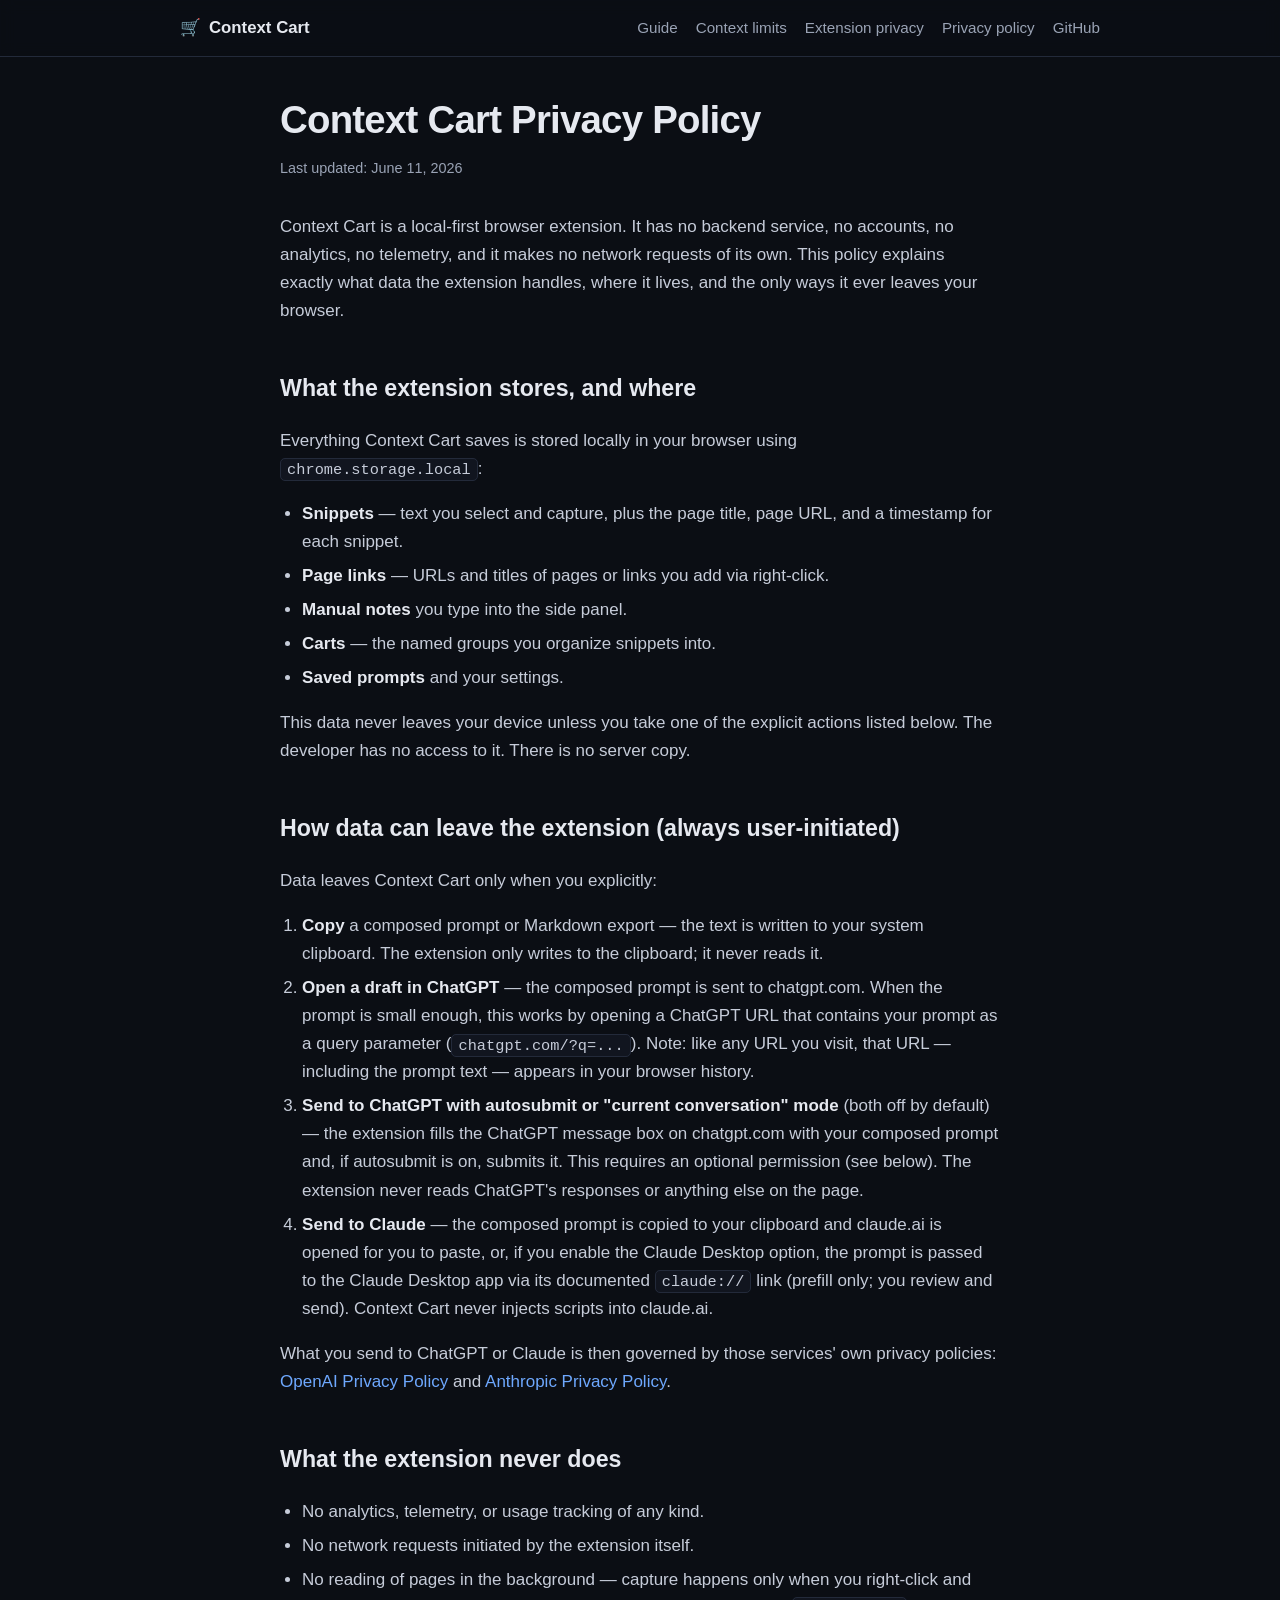
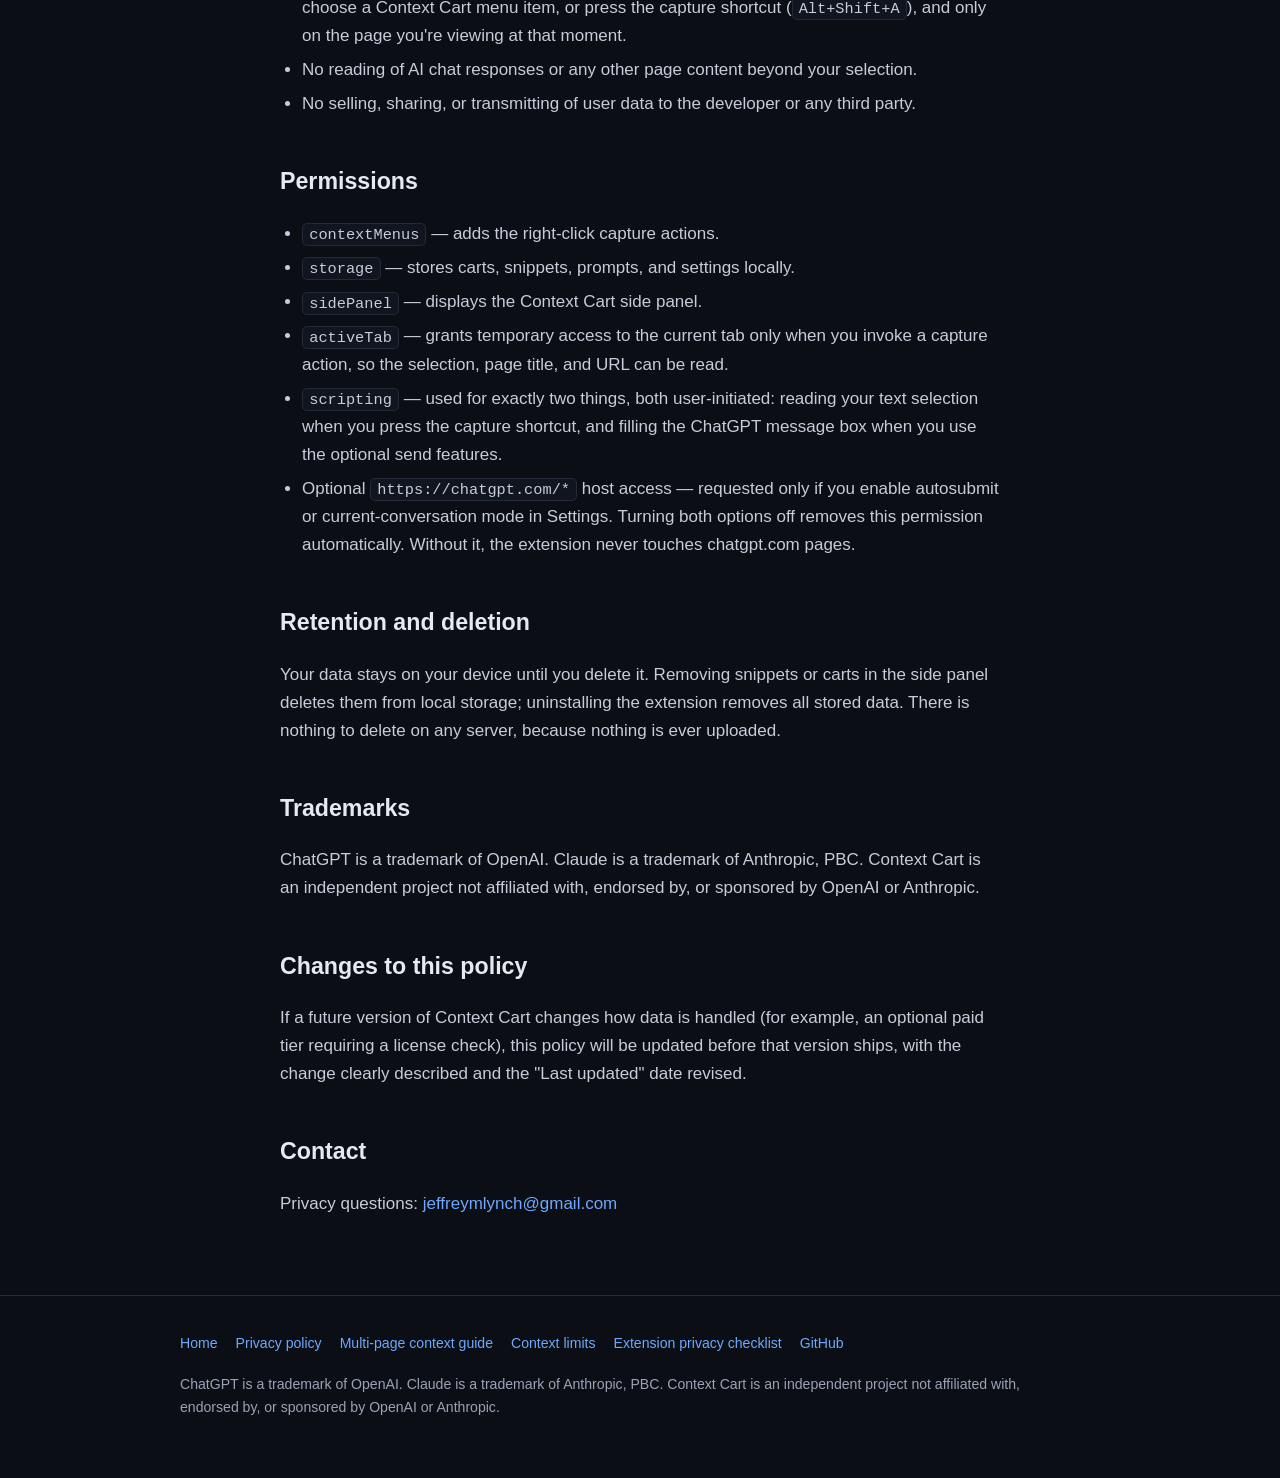
==== privacy.html @ f7d705f1 "Initial site: landing, privacy policy, guides Co-Authored-By: Claude Fable 5 <noreply@anthropic.com>" ====
<!DOCTYPE html>
<html lang="en">
<head>
<meta charset="utf-8">
<meta name="viewport" content="width=device-width, initial-scale=1">
<title>Privacy Policy — Context Cart</title>
<meta name="description" content="Context Cart privacy policy: a local-first browser extension with no backend, no accounts, no analytics, no telemetry, and no network requests of its own.">
<link rel="canonical" href="https://jeffreylynch.github.io/context-cart/privacy.html">
<meta property="og:type" content="article">
<meta property="og:title" content="Privacy Policy — Context Cart">
<meta property="og:description" content="Context Cart privacy policy: local-first, no backend, no accounts, no analytics, no telemetry, no network requests of its own.">
<meta property="og:url" content="https://jeffreylynch.github.io/context-cart/privacy.html">
<meta property="og:site_name" content="Context Cart">
<link rel="stylesheet" href="styles.css">
</head>
<body>

<header class="site">
  <div class="wrap">
    <a class="brand" href="./"><span class="cart">&#128722;</span> Context Cart</a>
    <nav class="main">
      <a href="guides/chatgpt-context-multiple-pages.html">Guide</a>
      <a href="guides/ai-context-limits.html">Context limits</a>
      <a href="guides/extension-privacy-checklist.html">Extension privacy</a>
      <a href="privacy.html">Privacy policy</a>
      <a href="https://github.com/JeffreyLynch/context-cart">GitHub</a>
    </nav>
  </div>
</header>

<main>
  <div class="wrap">
    <article>
      <h1>Context Cart Privacy Policy</h1>
      <p class="meta">Last updated: June 11, 2026</p>

      <p>Context Cart is a local-first browser extension. It has no backend service, no accounts, no analytics, no telemetry, and it makes no network requests of its own. This policy explains exactly what data the extension handles, where it lives, and the only ways it ever leaves your browser.</p>

      <h2>What the extension stores, and where</h2>

      <p>Everything Context Cart saves is stored locally in your browser using <code>chrome.storage.local</code>:</p>

      <ul>
        <li><strong>Snippets</strong> — text you select and capture, plus the page title, page URL, and a timestamp for each snippet.</li>
        <li><strong>Page links</strong> — URLs and titles of pages or links you add via right-click.</li>
        <li><strong>Manual notes</strong> you type into the side panel.</li>
        <li><strong>Carts</strong> — the named groups you organize snippets into.</li>
        <li><strong>Saved prompts</strong> and your settings.</li>
      </ul>

      <p>This data never leaves your device unless you take one of the explicit actions listed below. The developer has no access to it. There is no server copy.</p>

      <h2>How data can leave the extension (always user-initiated)</h2>

      <p>Data leaves Context Cart only when you explicitly:</p>

      <ol>
        <li><strong>Copy</strong> a composed prompt or Markdown export — the text is written to your system clipboard. The extension only writes to the clipboard; it never reads it.</li>
        <li><strong>Open a draft in ChatGPT</strong> — the composed prompt is sent to chatgpt.com. When the prompt is small enough, this works by opening a ChatGPT URL that contains your prompt as a query parameter (<code>chatgpt.com/?q=...</code>). Note: like any URL you visit, that URL — including the prompt text — appears in your browser history.</li>
        <li><strong>Send to ChatGPT with autosubmit or "current conversation" mode</strong> (both off by default) — the extension fills the ChatGPT message box on chatgpt.com with your composed prompt and, if autosubmit is on, submits it. This requires an optional permission (see below). The extension never reads ChatGPT's responses or anything else on the page.</li>
        <li><strong>Send to Claude</strong> — the composed prompt is copied to your clipboard and claude.ai is opened for you to paste, or, if you enable the Claude Desktop option, the prompt is passed to the Claude Desktop app via its documented <code>claude://</code> link (prefill only; you review and send). Context Cart never injects scripts into claude.ai.</li>
      </ol>

      <p>What you send to ChatGPT or Claude is then governed by those services' own privacy policies: <a href="https://openai.com/policies/privacy-policy">OpenAI Privacy Policy</a> and <a href="https://www.anthropic.com/legal/privacy">Anthropic Privacy Policy</a>.</p>

      <h2>What the extension never does</h2>

      <ul>
        <li>No analytics, telemetry, or usage tracking of any kind.</li>
        <li>No network requests initiated by the extension itself.</li>
        <li>No reading of pages in the background — capture happens only when you right-click and choose a Context Cart menu item, or press the capture shortcut (<code>Alt+Shift+A</code>), and only on the page you're viewing at that moment.</li>
        <li>No reading of AI chat responses or any other page content beyond your selection.</li>
        <li>No selling, sharing, or transmitting of user data to the developer or any third party.</li>
      </ul>

      <h2>Permissions</h2>

      <ul>
        <li><code>contextMenus</code> — adds the right-click capture actions.</li>
        <li><code>storage</code> — stores carts, snippets, prompts, and settings locally.</li>
        <li><code>sidePanel</code> — displays the Context Cart side panel.</li>
        <li><code>activeTab</code> — grants temporary access to the current tab only when you invoke a capture action, so the selection, page title, and URL can be read.</li>
        <li><code>scripting</code> — used for exactly two things, both user-initiated: reading your text selection when you press the capture shortcut, and filling the ChatGPT message box when you use the optional send features.</li>
        <li>Optional <code>https://chatgpt.com/*</code> host access — requested only if you enable autosubmit or current-conversation mode in Settings. Turning both options off removes this permission automatically. Without it, the extension never touches chatgpt.com pages.</li>
      </ul>

      <h2>Retention and deletion</h2>

      <p>Your data stays on your device until you delete it. Removing snippets or carts in the side panel deletes them from local storage; uninstalling the extension removes all stored data. There is nothing to delete on any server, because nothing is ever uploaded.</p>

      <h2>Trademarks</h2>

      <p>ChatGPT is a trademark of OpenAI. Claude is a trademark of Anthropic, PBC. Context Cart is an independent project not affiliated with, endorsed by, or sponsored by OpenAI or Anthropic.</p>

      <h2>Changes to this policy</h2>

      <p>If a future version of Context Cart changes how data is handled (for example, an optional paid tier requiring a license check), this policy will be updated before that version ships, with the change clearly described and the "Last updated" date revised.</p>

      <h2>Contact</h2>

      <p>Privacy questions: <a href="mailto:jeffreymlynch@gmail.com">jeffreymlynch@gmail.com</a></p>
    </article>
  </div>
</main>

<footer class="site">
  <div class="wrap">
    <div class="links">
      <a href="./">Home</a>
      <a href="privacy.html">Privacy policy</a>
      <a href="guides/chatgpt-context-multiple-pages.html">Multi-page context guide</a>
      <a href="guides/ai-context-limits.html">Context limits</a>
      <a href="guides/extension-privacy-checklist.html">Extension privacy checklist</a>
      <a href="https://github.com/JeffreyLynch/context-cart">GitHub</a>
    </div>
    <p class="disclaimer">ChatGPT is a trademark of OpenAI. Claude is a trademark of Anthropic, PBC. Context Cart is an independent project not affiliated with, endorsed by, or sponsored by OpenAI or Anthropic.</p>
  </div>
</footer>

</body>
</html>
---- styles.css ----
/* Context Cart site — shared styles */
:root {
  --bg: #0b0e14;
  --bg-soft: #11151f;
  --card: #161b27;
  --border: #232a3a;
  --text: #e6e9f0;
  --muted: #9aa3b5;
  --accent: #6ea8fe;
  --accent-2: #8b7bf7;
  --good: #4ade80;
  --radius: 12px;
  --max: 960px;
}

* { box-sizing: border-box; }

html { scroll-behavior: smooth; }

body {
  margin: 0;
  background: var(--bg);
  color: var(--text);
  font-family: -apple-system, BlinkMacSystemFont, "Segoe UI", Roboto, Helvetica, Arial, sans-serif;
  line-height: 1.65;
  font-size: 17px;
  -webkit-font-smoothing: antialiased;
}

a { color: var(--accent); text-decoration: none; }
a:hover { text-decoration: underline; }

code {
  background: var(--bg-soft);
  border: 1px solid var(--border);
  border-radius: 5px;
  padding: 0.1em 0.4em;
  font-size: 0.9em;
  font-family: ui-monospace, "Cascadia Code", Consolas, monospace;
}

/* Layout */
.wrap {
  max-width: var(--max);
  margin: 0 auto;
  padding: 0 20px;
}

header.site {
  border-bottom: 1px solid var(--border);
  background: rgba(11, 14, 20, 0.9);
  position: sticky;
  top: 0;
  backdrop-filter: blur(8px);
  z-index: 10;
}

header.site .wrap {
  display: flex;
  align-items: center;
  justify-content: space-between;
  gap: 16px;
  padding-top: 14px;
  padding-bottom: 14px;
  flex-wrap: wrap;
}

.brand {
  font-weight: 700;
  font-size: 1.05rem;
  color: var(--text);
  display: flex;
  align-items: center;
  gap: 8px;
}
.brand:hover { text-decoration: none; }
.brand .cart { color: var(--accent); }

nav.main { display: flex; gap: 18px; flex-wrap: wrap; }
nav.main a { color: var(--muted); font-size: 0.95rem; }
nav.main a:hover { color: var(--text); text-decoration: none; }

main { padding: 40px 0 60px; }

/* Hero */
.hero { text-align: center; padding: 56px 0 40px; }
.hero h1 {
  font-size: clamp(1.9rem, 5vw, 3rem);
  line-height: 1.15;
  margin: 0 0 18px;
  letter-spacing: -0.02em;
  background: linear-gradient(100deg, var(--text) 30%, var(--accent) 70%, var(--accent-2));
  -webkit-background-clip: text;
  background-clip: text;
  -webkit-text-fill-color: transparent;
}
.hero p.lead {
  font-size: clamp(1.05rem, 2.5vw, 1.25rem);
  color: var(--muted);
  max-width: 46em;
  margin: 0 auto 28px;
}

.cta-row {
  display: flex;
  gap: 12px;
  justify-content: center;
  flex-wrap: wrap;
}

.btn {
  display: inline-block;
  padding: 12px 22px;
  border-radius: 10px;
  font-weight: 600;
  font-size: 1rem;
  border: 1px solid var(--border);
  color: var(--text);
  background: var(--card);
  transition: transform 0.12s ease, border-color 0.12s ease;
}
.btn:hover { text-decoration: none; transform: translateY(-1px); border-color: var(--accent); }
.btn.primary {
  background: linear-gradient(100deg, var(--accent), var(--accent-2));
  color: #0b0e14;
  border: none;
}
.btn .sub { display: block; font-size: 0.75rem; font-weight: 400; opacity: 0.75; }

/* Feature grid */
.grid {
  display: grid;
  grid-template-columns: repeat(auto-fit, minmax(260px, 1fr));
  gap: 16px;
  margin: 32px 0;
}
.card {
  background: var(--card);
  border: 1px solid var(--border);
  border-radius: var(--radius);
  padding: 22px;
}
.card h3 { margin: 0 0 8px; font-size: 1.05rem; }
.card p { margin: 0; color: var(--muted); font-size: 0.95rem; }
.card .icon { font-size: 1.4rem; margin-bottom: 10px; display: block; }

/* Sections */
section { margin: 56px 0; }
section h2 {
  font-size: clamp(1.4rem, 3vw, 1.9rem);
  letter-spacing: -0.01em;
  margin: 0 0 16px;
}

.privacy-banner {
  background: linear-gradient(135deg, rgba(110, 168, 254, 0.08), rgba(139, 123, 247, 0.08));
  border: 1px solid var(--border);
  border-radius: var(--radius);
  padding: 32px;
}
.privacy-banner ul { color: var(--muted); padding-left: 1.2em; }
.privacy-banner li { margin: 6px 0; }
.privacy-banner strong { color: var(--text); }

.check { color: var(--good); margin-right: 6px; }

/* Article pages */
article {
  max-width: 720px;
  margin: 0 auto;
}
article h1 {
  font-size: clamp(1.7rem, 4vw, 2.4rem);
  line-height: 1.2;
  letter-spacing: -0.02em;
  margin: 0 0 8px;
}
article .meta { color: var(--muted); font-size: 0.9rem; margin-bottom: 32px; }
article h2 { font-size: 1.45rem; margin-top: 44px; }
article h3 { font-size: 1.15rem; margin-top: 32px; }
article p, article li { color: #c6ccd9; }
article strong { color: var(--text); }
article ul, article ol { padding-left: 1.3em; }
article li { margin: 6px 0; }
article blockquote {
  border-left: 3px solid var(--accent);
  margin: 20px 0;
  padding: 4px 0 4px 18px;
  color: var(--muted);
}
article hr { border: none; border-top: 1px solid var(--border); margin: 40px 0; }

/* Tables */
table {
  width: 100%;
  border-collapse: collapse;
  margin: 24px 0;
  font-size: 0.92rem;
}
th, td {
  text-align: left;
  padding: 10px 12px;
  border: 1px solid var(--border);
  vertical-align: top;
}
th { background: var(--bg-soft); color: var(--text); }
td { color: #c6ccd9; }
.table-scroll { overflow-x: auto; }

/* Callouts */
.note {
  background: var(--bg-soft);
  border: 1px solid var(--border);
  border-left: 3px solid var(--accent);
  border-radius: 8px;
  padding: 14px 18px;
  margin: 24px 0;
  font-size: 0.95rem;
  color: var(--muted);
}

/* Footer */
footer.site {
  border-top: 1px solid var(--border);
  padding: 36px 0 48px;
  color: var(--muted);
  font-size: 0.88rem;
}
footer.site .links { display: flex; gap: 18px; flex-wrap: wrap; margin-bottom: 18px; }
footer.site .disclaimer { max-width: 60em; line-height: 1.6; }

@media (max-width: 600px) {
  body { font-size: 16px; }
  .hero { padding: 36px 0 28px; }
  .card { padding: 18px; }
  .privacy-banner { padding: 22px; }
}
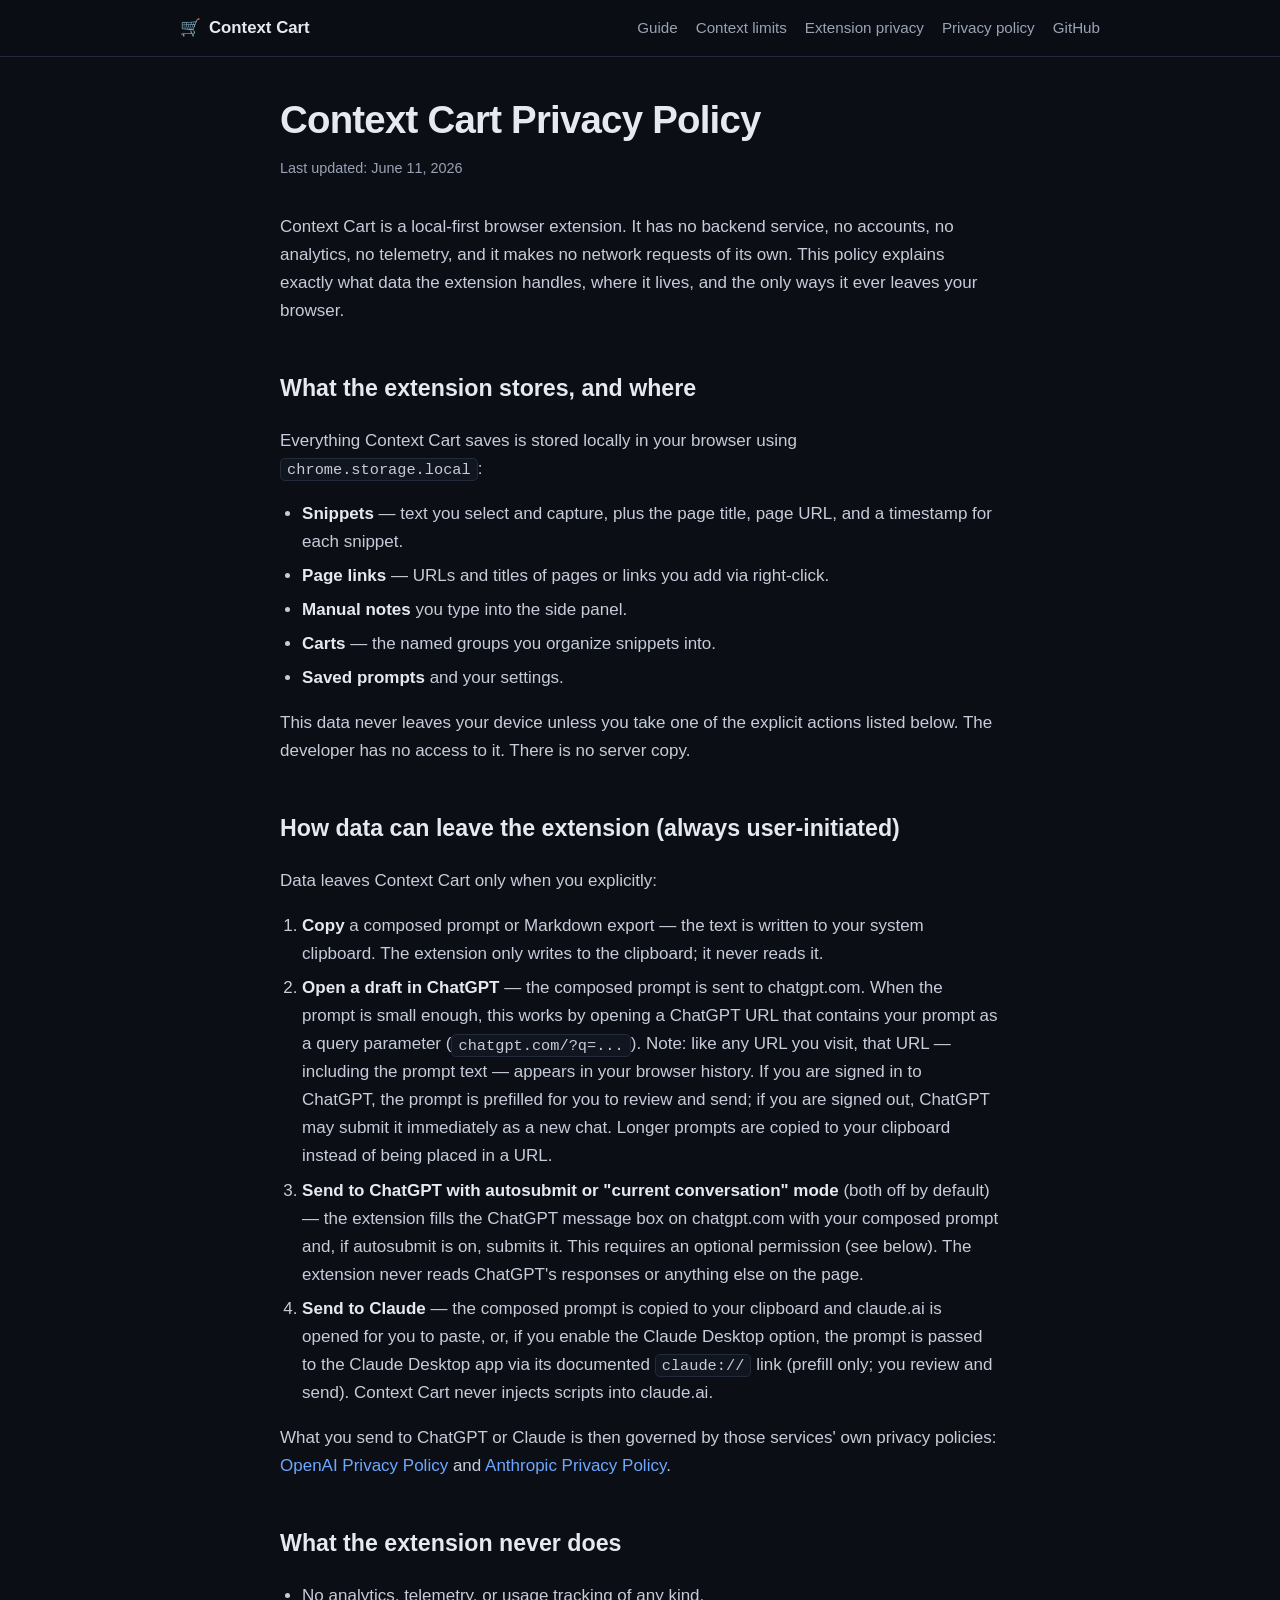
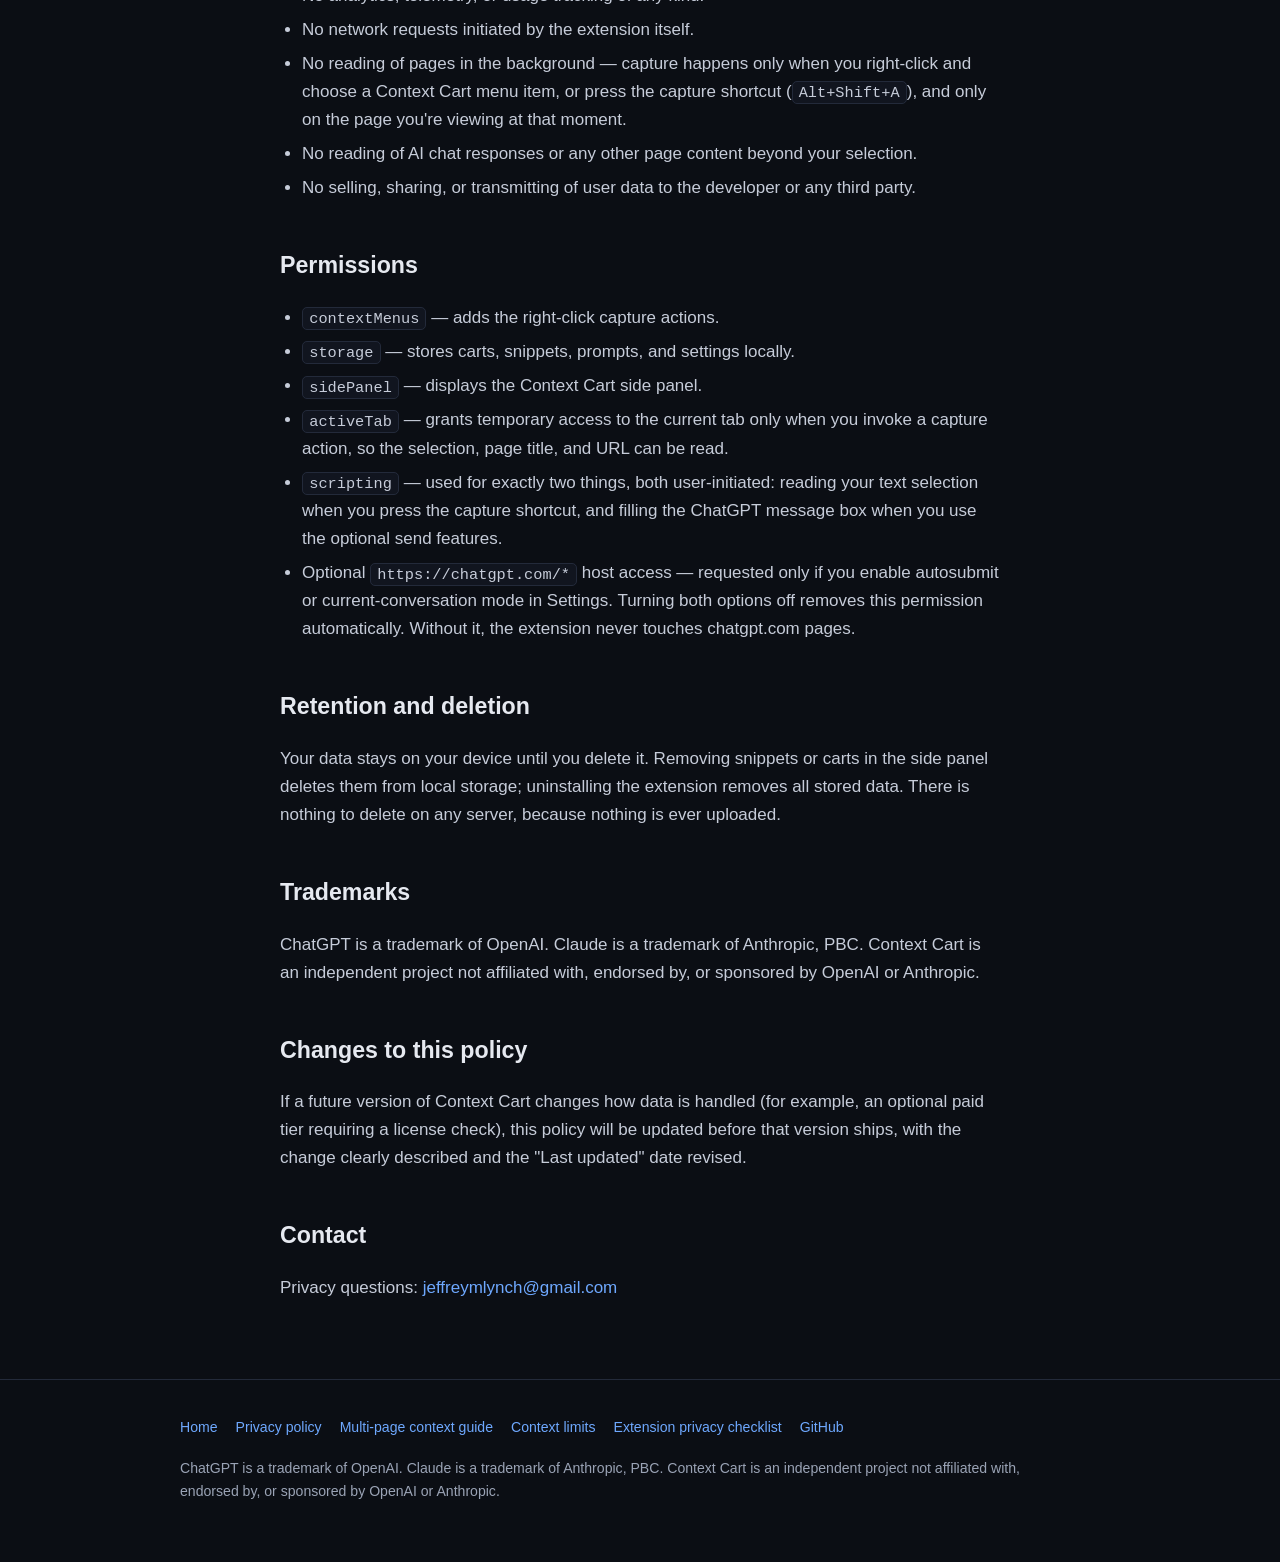
==== commit 1dec68b0: "Privacy: document signed-out ?q= submit behavior and clipboard fallback for long prompts" ====
--- a/privacy.html
+++ b/privacy.html
@@ -56,7 +56,7 @@
 
       <ol>
         <li><strong>Copy</strong> a composed prompt or Markdown export — the text is written to your system clipboard. The extension only writes to the clipboard; it never reads it.</li>
-        <li><strong>Open a draft in ChatGPT</strong> — the composed prompt is sent to chatgpt.com. When the prompt is small enough, this works by opening a ChatGPT URL that contains your prompt as a query parameter (<code>chatgpt.com/?q=...</code>). Note: like any URL you visit, that URL — including the prompt text — appears in your browser history.</li>
+        <li><strong>Open a draft in ChatGPT</strong> — the composed prompt is sent to chatgpt.com. When the prompt is small enough, this works by opening a ChatGPT URL that contains your prompt as a query parameter (<code>chatgpt.com/?q=...</code>). Note: like any URL you visit, that URL — including the prompt text — appears in your browser history. If you are signed in to ChatGPT, the prompt is prefilled for you to review and send; if you are signed out, ChatGPT may submit it immediately as a new chat. Longer prompts are copied to your clipboard instead of being placed in a URL.</li>
         <li><strong>Send to ChatGPT with autosubmit or "current conversation" mode</strong> (both off by default) — the extension fills the ChatGPT message box on chatgpt.com with your composed prompt and, if autosubmit is on, submits it. This requires an optional permission (see below). The extension never reads ChatGPT's responses or anything else on the page.</li>
         <li><strong>Send to Claude</strong> — the composed prompt is copied to your clipboard and claude.ai is opened for you to paste, or, if you enable the Claude Desktop option, the prompt is passed to the Claude Desktop app via its documented <code>claude://</code> link (prefill only; you review and send). Context Cart never injects scripts into claude.ai.</li>
       </ol>
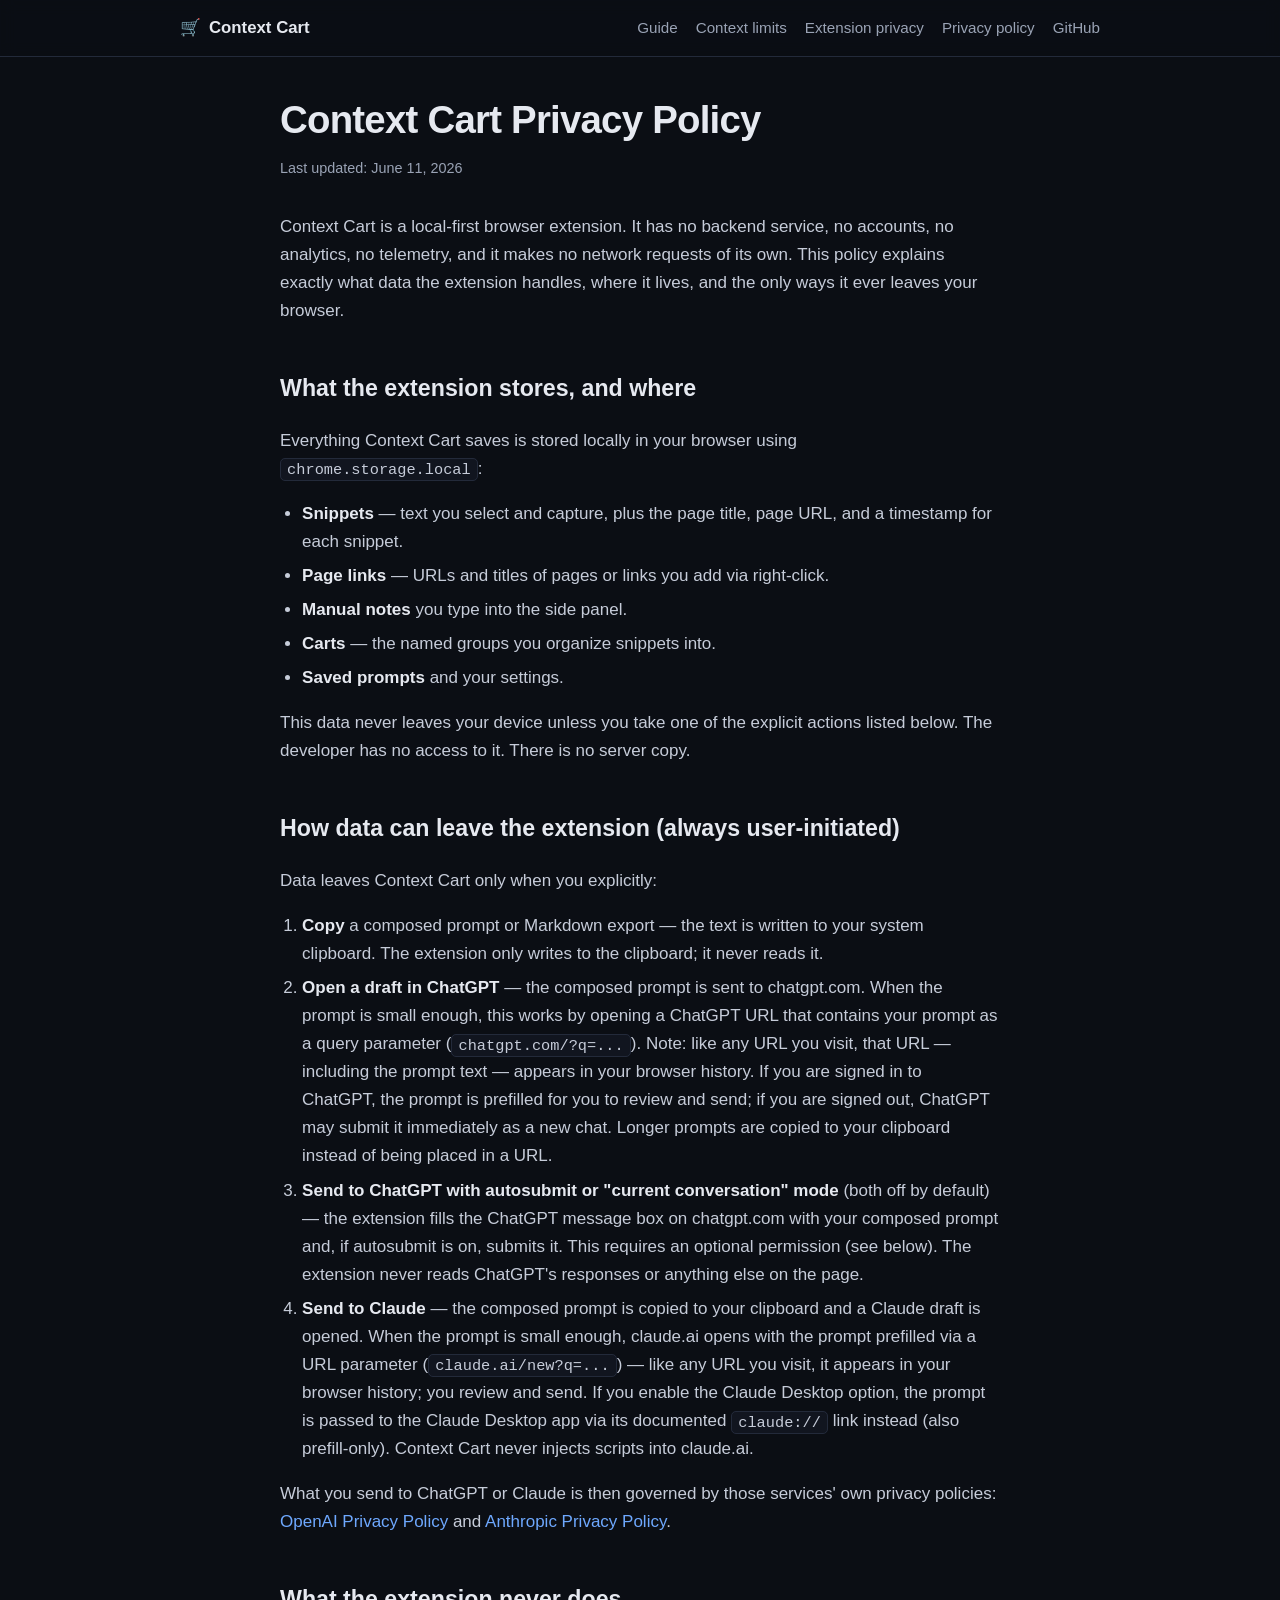
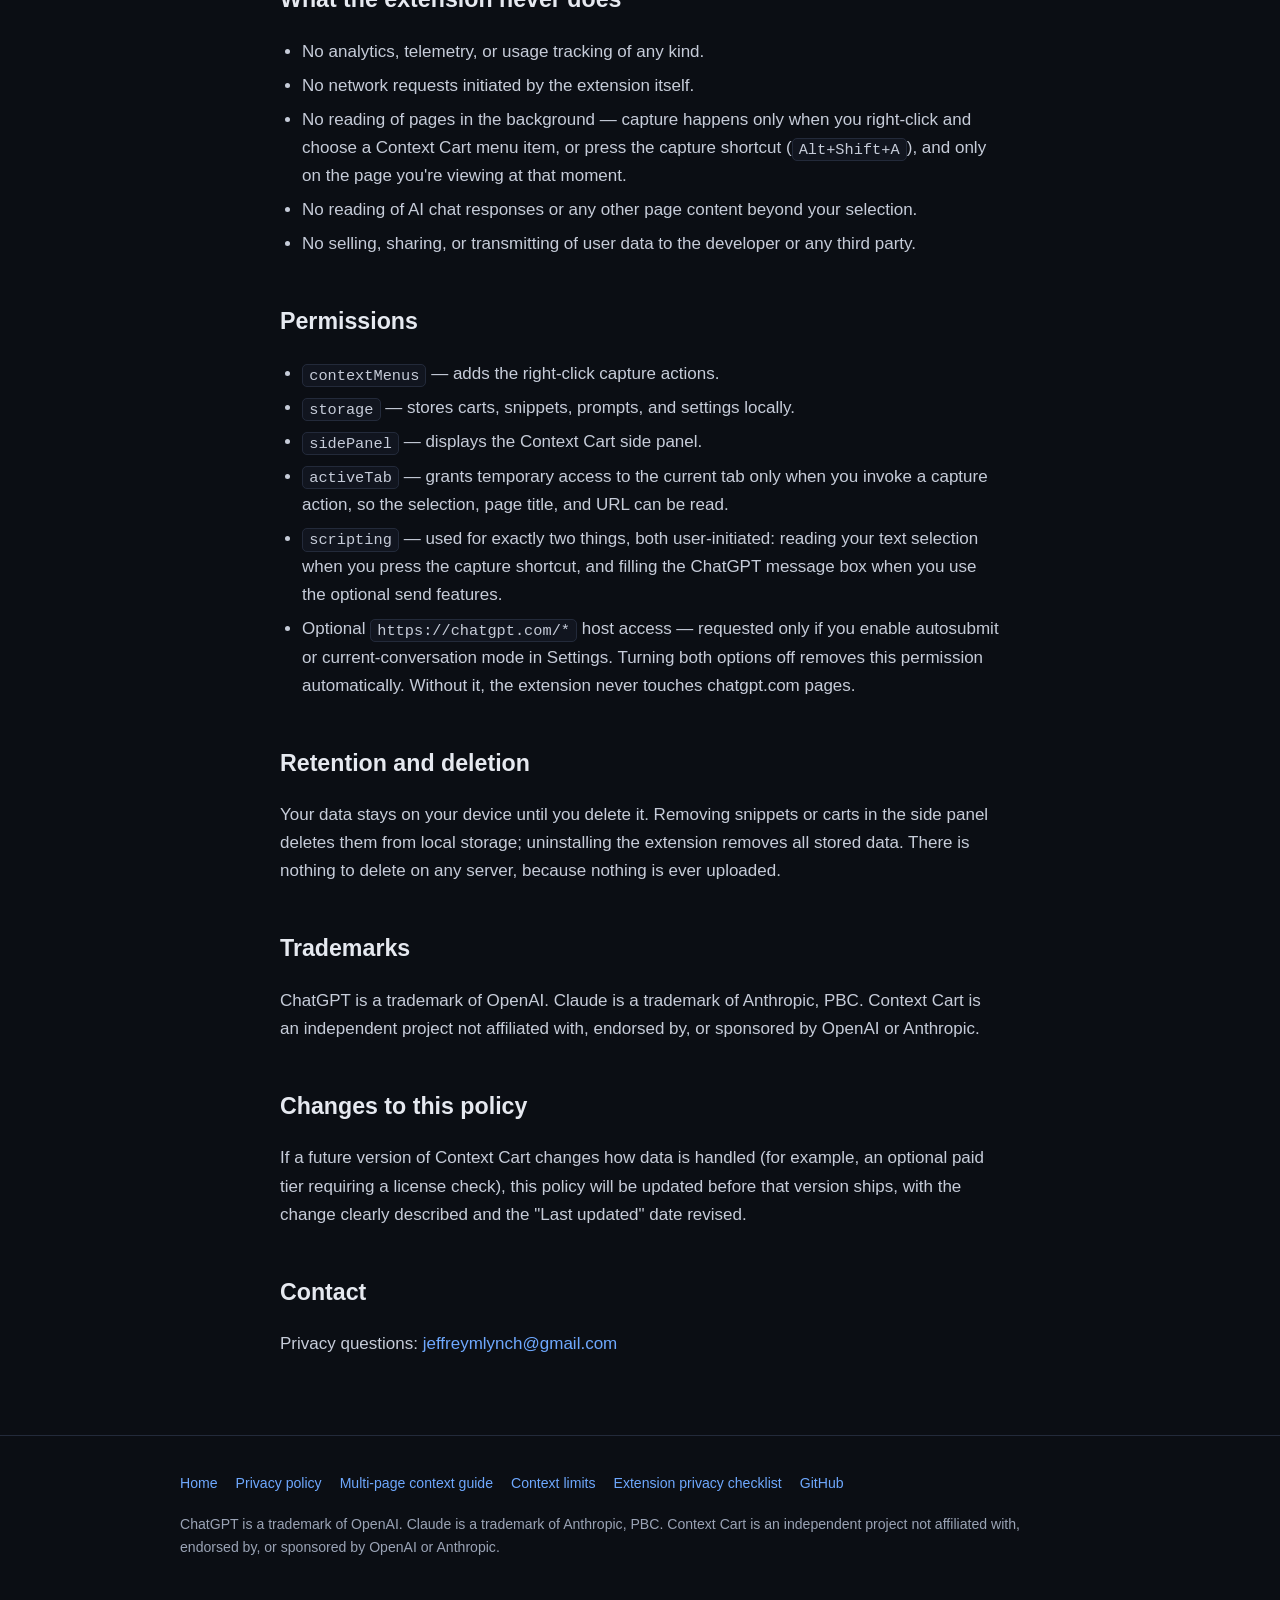
==== commit 37cf5d53: "Privacy: Claude draft now uses claude.ai URL prefill (browser-history note)" ====
--- a/privacy.html
+++ b/privacy.html
@@ -58,7 +58,7 @@
         <li><strong>Copy</strong> a composed prompt or Markdown export — the text is written to your system clipboard. The extension only writes to the clipboard; it never reads it.</li>
         <li><strong>Open a draft in ChatGPT</strong> — the composed prompt is sent to chatgpt.com. When the prompt is small enough, this works by opening a ChatGPT URL that contains your prompt as a query parameter (<code>chatgpt.com/?q=...</code>). Note: like any URL you visit, that URL — including the prompt text — appears in your browser history. If you are signed in to ChatGPT, the prompt is prefilled for you to review and send; if you are signed out, ChatGPT may submit it immediately as a new chat. Longer prompts are copied to your clipboard instead of being placed in a URL.</li>
         <li><strong>Send to ChatGPT with autosubmit or "current conversation" mode</strong> (both off by default) — the extension fills the ChatGPT message box on chatgpt.com with your composed prompt and, if autosubmit is on, submits it. This requires an optional permission (see below). The extension never reads ChatGPT's responses or anything else on the page.</li>
-        <li><strong>Send to Claude</strong> — the composed prompt is copied to your clipboard and claude.ai is opened for you to paste, or, if you enable the Claude Desktop option, the prompt is passed to the Claude Desktop app via its documented <code>claude://</code> link (prefill only; you review and send). Context Cart never injects scripts into claude.ai.</li>
+        <li><strong>Send to Claude</strong> — the composed prompt is copied to your clipboard and a Claude draft is opened. When the prompt is small enough, claude.ai opens with the prompt prefilled via a URL parameter (<code>claude.ai/new?q=...</code>) — like any URL you visit, it appears in your browser history; you review and send. If you enable the Claude Desktop option, the prompt is passed to the Claude Desktop app via its documented <code>claude://</code> link instead (also prefill-only). Context Cart never injects scripts into claude.ai.</li>
       </ol>
 
       <p>What you send to ChatGPT or Claude is then governed by those services' own privacy policies: <a href="https://openai.com/policies/privacy-policy">OpenAI Privacy Policy</a> and <a href="https://www.anthropic.com/legal/privacy">Anthropic Privacy Policy</a>.</p>
